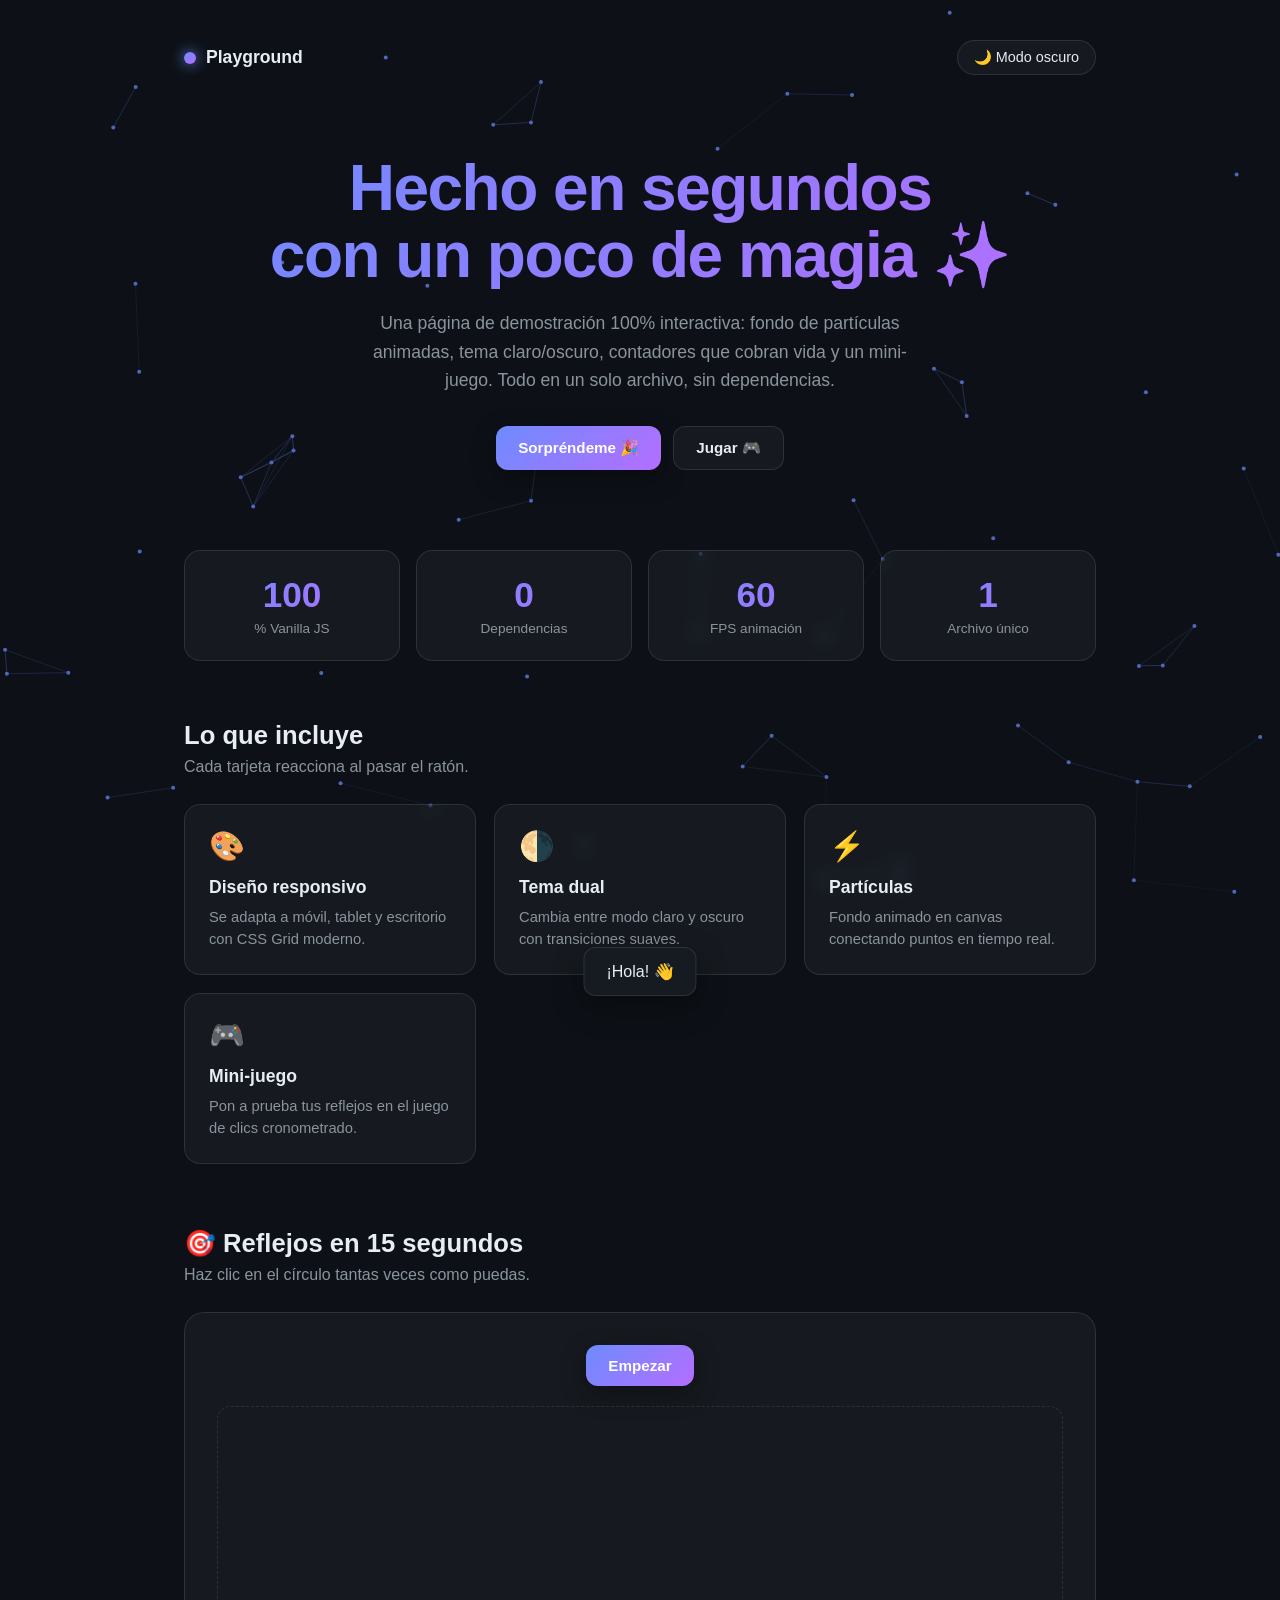
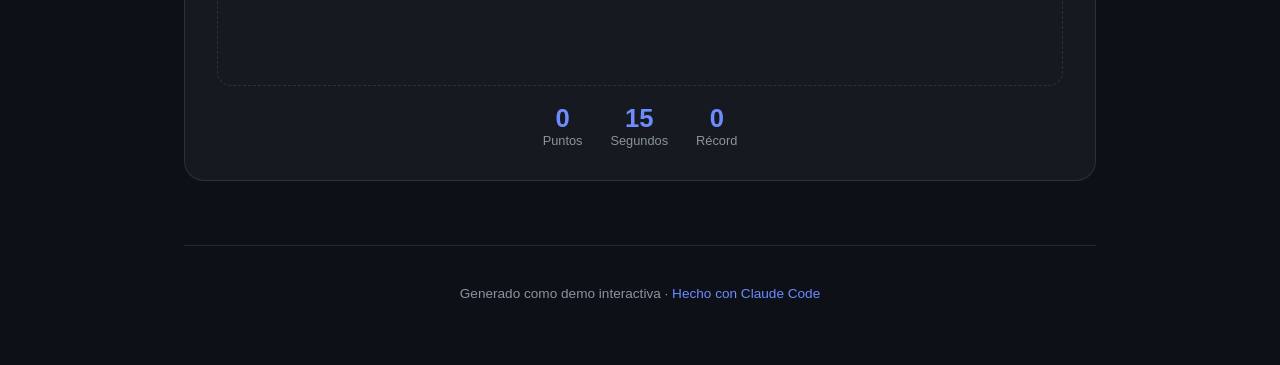
==== index.html @ ee83185f "Add interactive demo web page Single-file showcase with animated particle background, light/dark the" ====
<!DOCTYPE html>
<html lang="es">
<head>
  <meta charset="UTF-8" />
  <meta name="viewport" content="width=device-width, initial-scale=1.0" />
  <title>Playground · Hecho con Claude</title>
  <style>
    :root {
      --bg: #0d1117;
      --bg-soft: #161b22;
      --card: rgba(255, 255, 255, 0.04);
      --border: rgba(255, 255, 255, 0.1);
      --text: #e6edf3;
      --muted: #8b949e;
      --accent: #6e8bff;
      --accent2: #b46eff;
      --good: #3fb950;
      --shadow: rgba(0, 0, 0, 0.4);
    }
    [data-theme="light"] {
      --bg: #f4f6fb;
      --bg-soft: #ffffff;
      --card: rgba(0, 0, 0, 0.03);
      --border: rgba(0, 0, 0, 0.1);
      --text: #1b1f24;
      --muted: #57606a;
      --accent: #4361ee;
      --accent2: #9b2fd6;
      --good: #1a7f37;
      --shadow: rgba(0, 0, 0, 0.12);
    }

    * { box-sizing: border-box; margin: 0; padding: 0; }

    body {
      font-family: -apple-system, BlinkMacSystemFont, "Segoe UI", Roboto, Helvetica, Arial, sans-serif;
      background: var(--bg);
      color: var(--text);
      min-height: 100vh;
      overflow-x: hidden;
      transition: background 0.4s ease, color 0.4s ease;
    }

    #particles {
      position: fixed;
      inset: 0;
      z-index: 0;
      opacity: 0.7;
    }

    .wrap {
      position: relative;
      z-index: 1;
      max-width: 960px;
      margin: 0 auto;
      padding: 24px;
    }

    /* ---------- Header ---------- */
    header {
      display: flex;
      align-items: center;
      justify-content: space-between;
      padding: 16px 0 40px;
    }
    .logo {
      font-weight: 700;
      font-size: 1.1rem;
      display: flex;
      align-items: center;
      gap: 10px;
    }
    .logo .dot {
      width: 12px; height: 12px; border-radius: 50%;
      background: linear-gradient(135deg, var(--accent), var(--accent2));
      box-shadow: 0 0 14px var(--accent);
      animation: pulse 2.4s ease-in-out infinite;
    }
    @keyframes pulse { 0%,100%{transform:scale(1);opacity:1} 50%{transform:scale(1.4);opacity:.6} }

    .theme-btn {
      cursor: pointer;
      border: 1px solid var(--border);
      background: var(--card);
      color: var(--text);
      border-radius: 999px;
      padding: 8px 16px;
      font-size: 0.9rem;
      transition: transform 0.15s ease, background 0.3s ease;
    }
    .theme-btn:hover { transform: translateY(-2px); }

    /* ---------- Hero ---------- */
    .hero { text-align: center; padding: 40px 0 60px; }
    .hero h1 {
      font-size: clamp(2.2rem, 6vw, 4rem);
      line-height: 1.05;
      letter-spacing: -1.5px;
      background: linear-gradient(120deg, var(--accent), var(--accent2));
      -webkit-background-clip: text;
      background-clip: text;
      -webkit-text-fill-color: transparent;
    }
    .hero p {
      margin: 20px auto 0;
      max-width: 560px;
      color: var(--muted);
      font-size: 1.1rem;
      line-height: 1.6;
    }
    .cta {
      margin-top: 32px;
      display: inline-flex;
      gap: 12px;
      flex-wrap: wrap;
      justify-content: center;
    }
    .btn {
      cursor: pointer;
      border: none;
      border-radius: 12px;
      padding: 12px 22px;
      font-size: 0.95rem;
      font-weight: 600;
      transition: transform 0.15s ease, box-shadow 0.2s ease;
    }
    .btn-primary {
      background: linear-gradient(135deg, var(--accent), var(--accent2));
      color: white;
      box-shadow: 0 8px 24px var(--shadow);
    }
    .btn-primary:hover { transform: translateY(-3px); box-shadow: 0 14px 30px var(--shadow); }
    .btn-ghost {
      background: var(--card);
      color: var(--text);
      border: 1px solid var(--border);
    }
    .btn-ghost:hover { transform: translateY(-3px); }

    /* ---------- Stats ---------- */
    .stats {
      display: grid;
      grid-template-columns: repeat(auto-fit, minmax(140px, 1fr));
      gap: 16px;
      margin: 20px 0 60px;
    }
    .stat {
      background: var(--card);
      border: 1px solid var(--border);
      border-radius: 16px;
      padding: 24px;
      text-align: center;
      backdrop-filter: blur(8px);
    }
    .stat .num {
      font-size: 2.2rem;
      font-weight: 700;
      background: linear-gradient(120deg, var(--accent), var(--accent2));
      -webkit-background-clip: text; background-clip: text; -webkit-text-fill-color: transparent;
    }
    .stat .label { color: var(--muted); font-size: 0.85rem; margin-top: 6px; }

    /* ---------- Cards ---------- */
    .section-title { font-size: 1.6rem; margin: 0 0 8px; }
    .section-sub { color: var(--muted); margin-bottom: 28px; }
    .cards {
      display: grid;
      grid-template-columns: repeat(auto-fit, minmax(220px, 1fr));
      gap: 18px;
      margin-bottom: 64px;
    }
    .feature {
      background: var(--card);
      border: 1px solid var(--border);
      border-radius: 16px;
      padding: 24px;
      backdrop-filter: blur(8px);
      transition: transform 0.2s ease, border-color 0.3s ease;
    }
    .feature:hover { transform: translateY(-6px); border-color: var(--accent); }
    .feature .emoji { font-size: 1.8rem; }
    .feature h3 { margin: 14px 0 8px; font-size: 1.1rem; }
    .feature p { color: var(--muted); font-size: 0.92rem; line-height: 1.5; }

    /* ---------- Game ---------- */
    .game-box {
      background: var(--card);
      border: 1px solid var(--border);
      border-radius: 20px;
      padding: 32px;
      text-align: center;
      backdrop-filter: blur(8px);
      margin-bottom: 64px;
    }
    #target {
      width: 70px; height: 70px;
      border-radius: 50%;
      background: linear-gradient(135deg, var(--accent), var(--accent2));
      position: absolute;
      cursor: pointer;
      box-shadow: 0 0 24px var(--accent);
      transition: transform 0.08s ease;
      display: none;
    }
    #target:active { transform: scale(0.85); }
    #arena {
      position: relative;
      height: 280px;
      margin-top: 20px;
      border: 1px dashed var(--border);
      border-radius: 14px;
      overflow: hidden;
    }
    .game-stats { display: flex; gap: 28px; justify-content: center; margin-top: 18px; }
    .game-stats div span { display: block; }
    .game-stats .v { font-size: 1.6rem; font-weight: 700; color: var(--accent); }
    .game-stats .k { font-size: 0.8rem; color: var(--muted); }

    footer {
      text-align: center;
      color: var(--muted);
      font-size: 0.85rem;
      padding: 40px 0;
      border-top: 1px solid var(--border);
    }
    footer a { color: var(--accent); text-decoration: none; }

    .toast {
      position: fixed;
      bottom: 24px; left: 50%;
      transform: translateX(-50%) translateY(120px);
      background: var(--bg-soft);
      border: 1px solid var(--border);
      color: var(--text);
      padding: 14px 22px;
      border-radius: 12px;
      box-shadow: 0 10px 30px var(--shadow);
      transition: transform 0.35s cubic-bezier(.2,.9,.3,1.3);
      z-index: 5;
    }
    .toast.show { transform: translateX(-50%) translateY(0); }
  </style>
</head>
<body>
  <canvas id="particles"></canvas>

  <div class="wrap">
    <header>
      <div class="logo"><span class="dot"></span> Playground</div>
      <button class="theme-btn" id="themeBtn">🌙 Modo oscuro</button>
    </header>

    <section class="hero">
      <h1>Hecho en segundos<br />con un poco de magia ✨</h1>
      <p>Una página de demostración 100% interactiva: fondo de partículas animadas,
         tema claro/oscuro, contadores que cobran vida y un mini-juego. Todo en un
         solo archivo, sin dependencias.</p>
      <div class="cta">
        <button class="btn btn-primary" id="surpriseBtn">Sorpréndeme 🎉</button>
        <button class="btn btn-ghost" onclick="document.getElementById('game').scrollIntoView({behavior:'smooth'})">Jugar 🎮</button>
      </div>
    </section>

    <section class="stats" id="stats">
      <div class="stat"><div class="num" data-target="100">0</div><div class="label">% Vanilla JS</div></div>
      <div class="stat"><div class="num" data-target="0">0</div><div class="label">Dependencias</div></div>
      <div class="stat"><div class="num" data-target="60">0</div><div class="label">FPS animación</div></div>
      <div class="stat"><div class="num" data-target="1">0</div><div class="label">Archivo único</div></div>
    </section>

    <section>
      <h2 class="section-title">Lo que incluye</h2>
      <p class="section-sub">Cada tarjeta reacciona al pasar el ratón.</p>
      <div class="cards">
        <div class="feature"><div class="emoji">🎨</div><h3>Diseño responsivo</h3><p>Se adapta a móvil, tablet y escritorio con CSS Grid moderno.</p></div>
        <div class="feature"><div class="emoji">🌗</div><h3>Tema dual</h3><p>Cambia entre modo claro y oscuro con transiciones suaves.</p></div>
        <div class="feature"><div class="emoji">⚡</div><h3>Partículas</h3><p>Fondo animado en canvas conectando puntos en tiempo real.</p></div>
        <div class="feature"><div class="emoji">🎮</div><h3>Mini-juego</h3><p>Pon a prueba tus reflejos en el juego de clics cronometrado.</p></div>
      </div>
    </section>

    <section id="game">
      <h2 class="section-title">🎯 Reflejos en 15 segundos</h2>
      <p class="section-sub">Haz clic en el círculo tantas veces como puedas.</p>
      <div class="game-box">
        <button class="btn btn-primary" id="startBtn">Empezar</button>
        <div id="arena"><div id="target"></div></div>
        <div class="game-stats">
          <div><span class="v" id="score">0</span><span class="k">Puntos</span></div>
          <div><span class="v" id="time">15</span><span class="k">Segundos</span></div>
          <div><span class="v" id="best">0</span><span class="k">Récord</span></div>
        </div>
      </div>
    </section>

    <footer>
      Generado como demo interactiva ·
      <a href="https://claude.ai/code" target="_blank" rel="noopener">Hecho con Claude Code</a>
    </footer>
  </div>

  <div class="toast" id="toast">¡Hola! 👋</div>

  <script>
    /* ---------- Theme ---------- */
    const themeBtn = document.getElementById('themeBtn');
    let dark = true;
    themeBtn.addEventListener('click', () => {
      dark = !dark;
      document.documentElement.setAttribute('data-theme', dark ? 'dark' : 'light');
      themeBtn.textContent = dark ? '🌙 Modo oscuro' : '☀️ Modo claro';
    });
    document.documentElement.setAttribute('data-theme', 'dark');

    /* ---------- Toast ---------- */
    const toast = document.getElementById('toast');
    function showToast(msg) {
      toast.textContent = msg;
      toast.classList.add('show');
      clearTimeout(toast._t);
      toast._t = setTimeout(() => toast.classList.remove('show'), 2200);
    }

    /* ---------- Surprise button ---------- */
    const phrases = [
      '¡Buena elección! 🎉', 'Programar es divertido 💻', 'Sigue explorando 🚀',
      '¿Probaste el modo claro? 🌗', '60 FPS de pura física ⚡', 'Hecho con cariño 💙'
    ];
    document.getElementById('surpriseBtn').addEventListener('click', () => {
      showToast(phrases[Math.floor(Math.random() * phrases.length)]);
      burst();
    });

    /* ---------- Animated counters ---------- */
    function animateCounters() {
      document.querySelectorAll('.stat .num').forEach(el => {
        const target = +el.dataset.target;
        let cur = 0;
        const step = Math.max(1, target / 40);
        const tick = () => {
          cur += step;
          if (cur >= target) { el.textContent = target; return; }
          el.textContent = Math.floor(cur);
          requestAnimationFrame(tick);
        };
        tick();
      });
    }
    const statsObs = new IntersectionObserver((entries) => {
      entries.forEach(e => { if (e.isIntersecting) { animateCounters(); statsObs.disconnect(); } });
    }, { threshold: 0.4 });
    statsObs.observe(document.getElementById('stats'));

    /* ---------- Particles ---------- */
    const canvas = document.getElementById('particles');
    const ctx = canvas.getContext('2d');
    let W, H, points = [];
    function resize() {
      W = canvas.width = window.innerWidth;
      H = canvas.height = window.innerHeight;
      const count = Math.min(90, Math.floor(W * H / 18000));
      points = Array.from({ length: count }, () => ({
        x: Math.random() * W, y: Math.random() * H,
        vx: (Math.random() - 0.5) * 0.6, vy: (Math.random() - 0.5) * 0.6
      }));
    }
    window.addEventListener('resize', resize);
    resize();

    const mouse = { x: -999, y: -999 };
    window.addEventListener('mousemove', e => { mouse.x = e.clientX; mouse.y = e.clientY; });

    function accent() {
      return getComputedStyle(document.documentElement).getPropertyValue('--accent').trim();
    }

    function draw() {
      ctx.clearRect(0, 0, W, H);
      const col = accent();
      for (const p of points) {
        p.x += p.vx; p.y += p.vy;
        if (p.x < 0 || p.x > W) p.vx *= -1;
        if (p.y < 0 || p.y > H) p.vy *= -1;
        ctx.beginPath();
        ctx.arc(p.x, p.y, 2, 0, Math.PI * 2);
        ctx.fillStyle = col;
        ctx.fill();
      }
      for (let i = 0; i < points.length; i++) {
        for (let j = i + 1; j < points.length; j++) {
          const a = points[i], b = points[j];
          const d = Math.hypot(a.x - b.x, a.y - b.y);
          if (d < 120) {
            ctx.beginPath();
            ctx.globalAlpha = 1 - d / 120;
            ctx.strokeStyle = col;
            ctx.lineWidth = 0.5;
            ctx.moveTo(a.x, a.y); ctx.lineTo(b.x, b.y);
            ctx.stroke();
            ctx.globalAlpha = 1;
          }
        }
        // react to mouse
        const dm = Math.hypot(points[i].x - mouse.x, points[i].y - mouse.y);
        if (dm < 140) {
          ctx.beginPath();
          ctx.globalAlpha = 1 - dm / 140;
          ctx.strokeStyle = col;
          ctx.moveTo(points[i].x, points[i].y); ctx.lineTo(mouse.x, mouse.y);
          ctx.stroke();
          ctx.globalAlpha = 1;
        }
      }
      requestAnimationFrame(draw);
    }
    draw();

    /* ---------- Confetti burst ---------- */
    function burst() {
      const N = 60;
      const parts = Array.from({ length: N }, () => ({
        x: W / 2, y: H / 3,
        vx: (Math.random() - 0.5) * 12, vy: (Math.random() - 0.5) * 12 - 4,
        life: 1, color: `hsl(${Math.random() * 360},80%,60%)`
      }));
      function frame() {
        let alive = false;
        ctx.save();
        for (const p of parts) {
          if (p.life <= 0) continue;
          alive = true;
          p.x += p.vx; p.y += p.vy; p.vy += 0.3; p.life -= 0.02;
          ctx.globalAlpha = Math.max(0, p.life);
          ctx.fillStyle = p.color;
          ctx.fillRect(p.x, p.y, 5, 5);
        }
        ctx.restore();
        if (alive) requestAnimationFrame(frame);
      }
      frame();
    }

    /* ---------- Game ---------- */
    const startBtn = document.getElementById('startBtn');
    const target = document.getElementById('target');
    const arena = document.getElementById('arena');
    const scoreEl = document.getElementById('score');
    const timeEl = document.getElementById('time');
    const bestEl = document.getElementById('best');
    let score = 0, timeLeft = 15, gameTimer = null, playing = false;
    let best = +(localStorage.getItem('best') || 0);
    bestEl.textContent = best;

    function moveTarget() {
      const r = arena.getBoundingClientRect();
      const x = Math.random() * (r.width - 70);
      const y = Math.random() * (r.height - 70);
      target.style.left = x + 'px';
      target.style.top = y + 'px';
    }

    function startGame() {
      if (playing) return;
      playing = true;
      score = 0; timeLeft = 15;
      scoreEl.textContent = '0';
      timeEl.textContent = '15';
      startBtn.disabled = true;
      startBtn.textContent = 'Jugando…';
      target.style.display = 'block';
      moveTarget();
      gameTimer = setInterval(() => {
        timeLeft--;
        timeEl.textContent = timeLeft;
        if (timeLeft <= 0) endGame();
      }, 1000);
    }

    function endGame() {
      clearInterval(gameTimer);
      playing = false;
      target.style.display = 'none';
      startBtn.disabled = false;
      startBtn.textContent = 'Volver a jugar';
      if (score > best) {
        best = score;
        localStorage.setItem('best', best);
        bestEl.textContent = best;
        showToast('¡Nuevo récord! 🏆 ' + best);
        burst();
      } else {
        showToast('¡Fin! Puntuación: ' + score);
      }
    }

    target.addEventListener('click', () => {
      if (!playing) return;
      score++;
      scoreEl.textContent = score;
      moveTarget();
    });
    startBtn.addEventListener('click', startGame);
  </script>
</body>
</html>
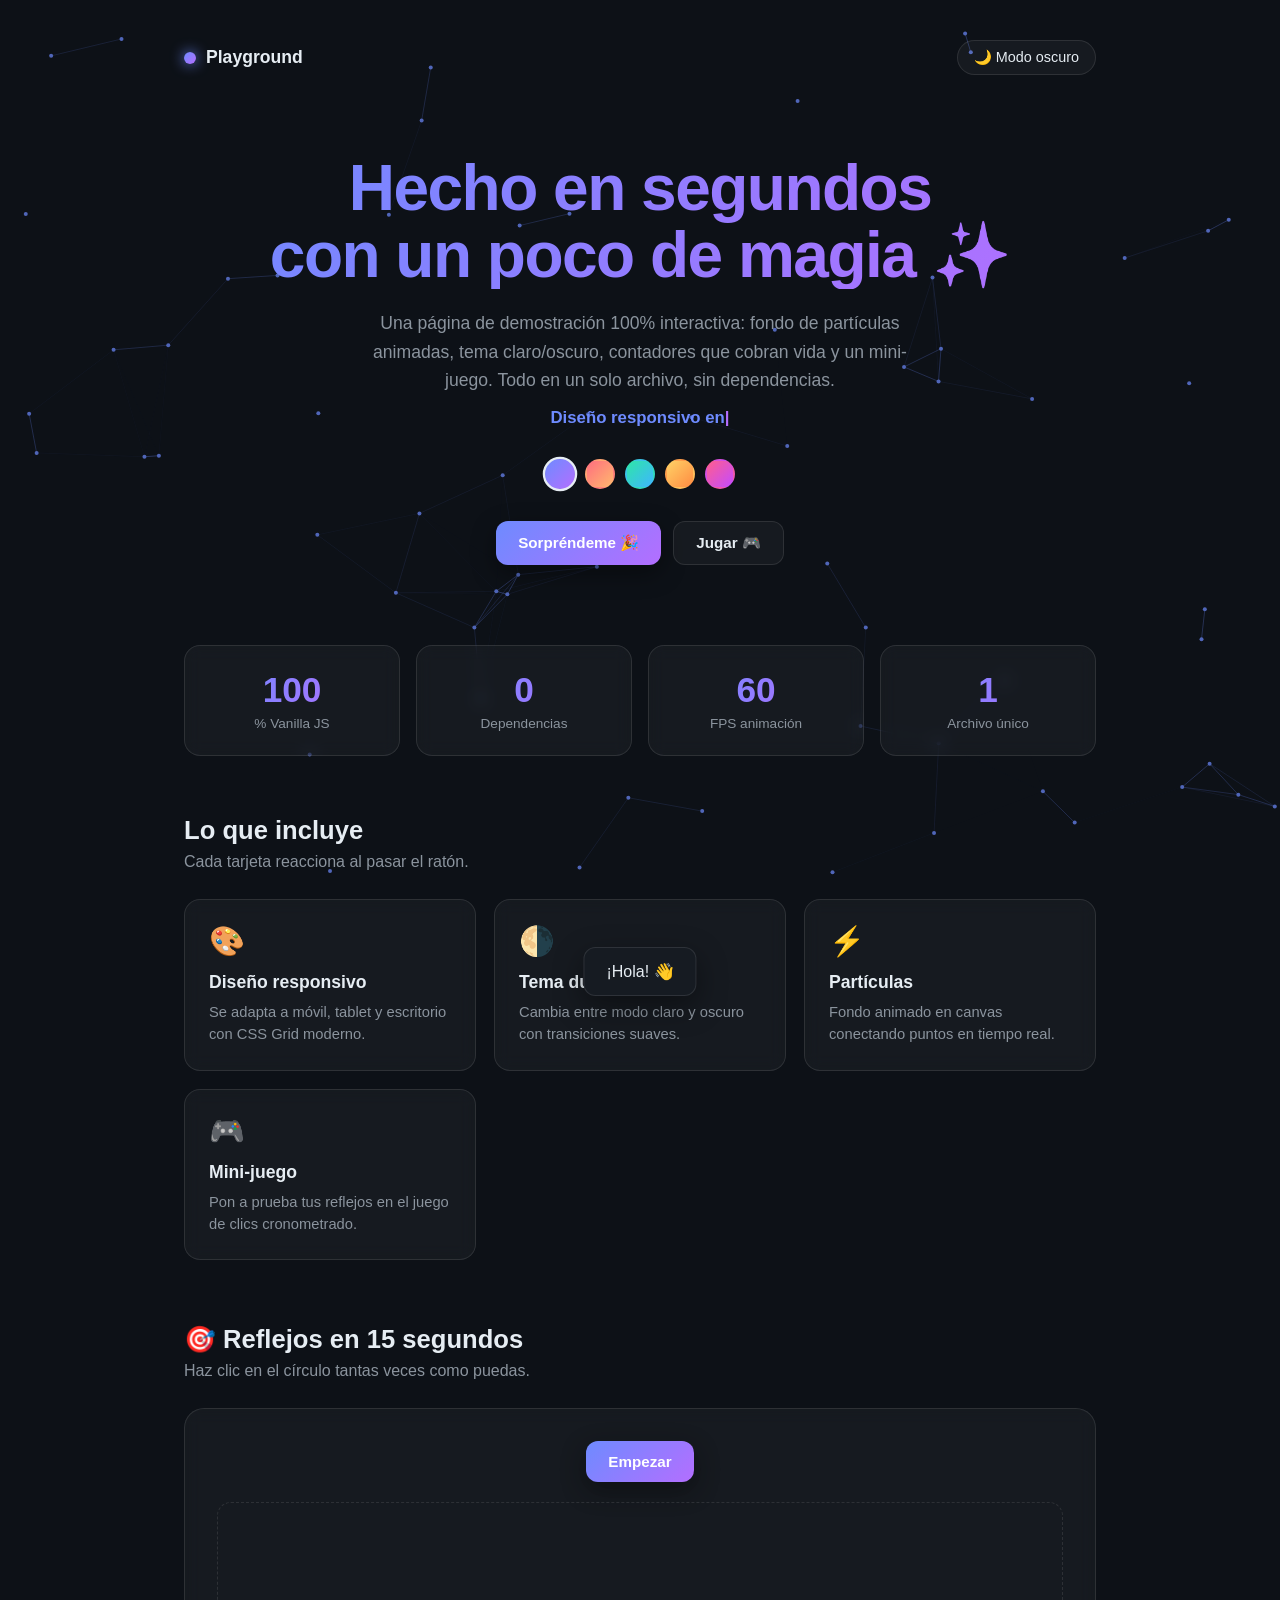
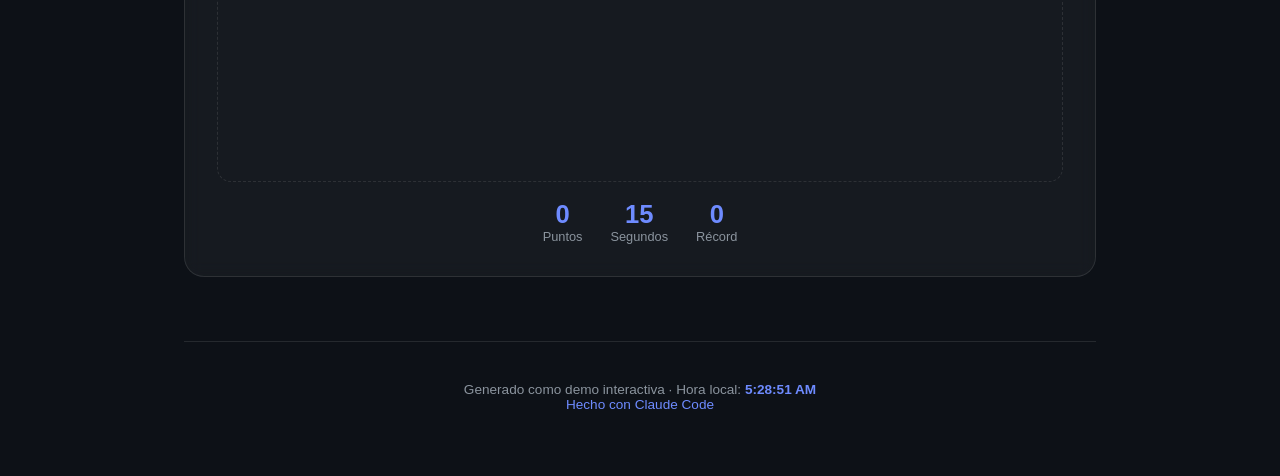
==== commit f662581b: "Enhance demo page with typewriter, palettes, scroll reveal and clock Adds rotating typewriter subtit" ====
--- a/index.html
+++ b/index.html
@@ -239,6 +239,54 @@
       z-index: 5;
     }
     .toast.show { transform: translateX(-50%) translateY(0); }
+
+    /* ---------- Typewriter ---------- */
+    .typewriter {
+      display: inline-block;
+      min-height: 1.6rem;
+      margin-top: 14px;
+      font-size: 1.05rem;
+      color: var(--accent);
+      font-weight: 600;
+    }
+    .typewriter::after {
+      content: '|';
+      animation: blink 1s steps(1) infinite;
+      color: var(--accent2);
+    }
+    @keyframes blink { 50% { opacity: 0; } }
+
+    /* ---------- Palette switcher ---------- */
+    .palettes {
+      display: flex;
+      gap: 10px;
+      justify-content: center;
+      margin-top: 26px;
+    }
+    .swatch {
+      width: 30px; height: 30px;
+      border-radius: 50%;
+      cursor: pointer;
+      border: 2px solid transparent;
+      transition: transform 0.15s ease, border-color 0.2s ease;
+    }
+    .swatch:hover { transform: scale(1.2); }
+    .swatch.active { border-color: var(--text); transform: scale(1.15); }
+
+    /* ---------- Scroll reveal ---------- */
+    .reveal {
+      opacity: 0;
+      transform: translateY(30px);
+      transition: opacity 0.6s ease, transform 0.6s ease;
+    }
+    .reveal.visible { opacity: 1; transform: translateY(0); }
+
+    /* ---------- Clock ---------- */
+    .clock {
+      font-variant-numeric: tabular-nums;
+      font-weight: 700;
+      color: var(--accent);
+    }
   </style>
 </head>
 <body>
@@ -255,6 +303,8 @@
       <p>Una página de demostración 100% interactiva: fondo de partículas animadas,
          tema claro/oscuro, contadores que cobran vida y un mini-juego. Todo en un
          solo archivo, sin dependencias.</p>
+      <div class="typewriter" id="typewriter"></div>
+      <div class="palettes" id="palettes" title="Cambia la paleta de colores"></div>
       <div class="cta">
         <button class="btn btn-primary" id="surpriseBtn">Sorpréndeme 🎉</button>
         <button class="btn btn-ghost" onclick="document.getElementById('game').scrollIntoView({behavior:'smooth'})">Jugar 🎮</button>
@@ -268,7 +318,7 @@
       <div class="stat"><div class="num" data-target="1">0</div><div class="label">Archivo único</div></div>
     </section>
 
-    <section>
+    <section class="reveal">
       <h2 class="section-title">Lo que incluye</h2>
       <p class="section-sub">Cada tarjeta reacciona al pasar el ratón.</p>
       <div class="cards">
@@ -279,7 +329,7 @@
       </div>
     </section>
 
-    <section id="game">
+    <section id="game" class="reveal">
       <h2 class="section-title">🎯 Reflejos en 15 segundos</h2>
       <p class="section-sub">Haz clic en el círculo tantas veces como puedas.</p>
       <div class="game-box">
@@ -294,7 +344,7 @@
     </section>
 
     <footer>
-      Generado como demo interactiva ·
+      Generado como demo interactiva · Hora local: <span class="clock" id="clock">--:--:--</span><br />
       <a href="https://claude.ai/code" target="_blank" rel="noopener">Hecho con Claude Code</a>
     </footer>
   </div>
@@ -500,6 +550,69 @@
       moveTarget();
     });
     startBtn.addEventListener('click', startGame);
+
+    /* ---------- Typewriter ---------- */
+    const twEl = document.getElementById('typewriter');
+    const twPhrases = [
+      'Diseño responsivo en CSS puro.',
+      'Animaciones a 60 FPS.',
+      'Cero librerías externas.',
+      'Hecho en un solo archivo HTML.',
+      'Interactivo de principio a fin.'
+    ];
+    let twP = 0, twC = 0, twDel = false;
+    function typewriter() {
+      const full = twPhrases[twP];
+      twC += twDel ? -1 : 1;
+      twEl.textContent = full.slice(0, twC);
+      let delay = twDel ? 40 : 70;
+      if (!twDel && twC === full.length) { delay = 1600; twDel = true; }
+      else if (twDel && twC === 0) { twDel = false; twP = (twP + 1) % twPhrases.length; delay = 400; }
+      setTimeout(typewriter, delay);
+    }
+    typewriter();
+
+    /* ---------- Palette switcher ---------- */
+    const palettes = [
+      { name: 'Iris',   a: '#6e8bff', b: '#b46eff' },
+      { name: 'Sunset', a: '#ff6e7f', b: '#ffb86e' },
+      { name: 'Mint',   a: '#2ee6a8', b: '#3fb6ff' },
+      { name: 'Gold',   a: '#ffd166', b: '#ff8c42' },
+      { name: 'Rose',   a: '#ff5d8f', b: '#c44bff' }
+    ];
+    const palBox = document.getElementById('palettes');
+    palettes.forEach((p, i) => {
+      const s = document.createElement('div');
+      s.className = 'swatch' + (i === 0 ? ' active' : '');
+      s.style.background = `linear-gradient(135deg, ${p.a}, ${p.b})`;
+      s.title = p.name;
+      s.addEventListener('click', () => {
+        document.documentElement.style.setProperty('--accent', p.a);
+        document.documentElement.style.setProperty('--accent2', p.b);
+        document.querySelectorAll('.swatch').forEach(x => x.classList.remove('active'));
+        s.classList.add('active');
+        showToast('Paleta: ' + p.name);
+      });
+      palBox.appendChild(s);
+    });
+
+    /* ---------- Scroll reveal ---------- */
+    const revObs = new IntersectionObserver((entries) => {
+      entries.forEach(e => { if (e.isIntersecting) e.target.classList.add('visible'); });
+    }, { threshold: 0.15 });
+    document.querySelectorAll('.reveal').forEach(el => revObs.observe(el));
+
+    /* ---------- Live clock ---------- */
+    const clockEl = document.getElementById('clock');
+    function tickClock() {
+      clockEl.textContent = new Date().toLocaleTimeString();
+    }
+    setInterval(tickClock, 1000); tickClock();
+
+    /* ---------- Keyboard shortcut: T toggles theme ---------- */
+    window.addEventListener('keydown', e => {
+      if (e.key.toLowerCase() === 't' && !e.target.matches('input,textarea')) themeBtn.click();
+    });
   </script>
 </body>
 </html>
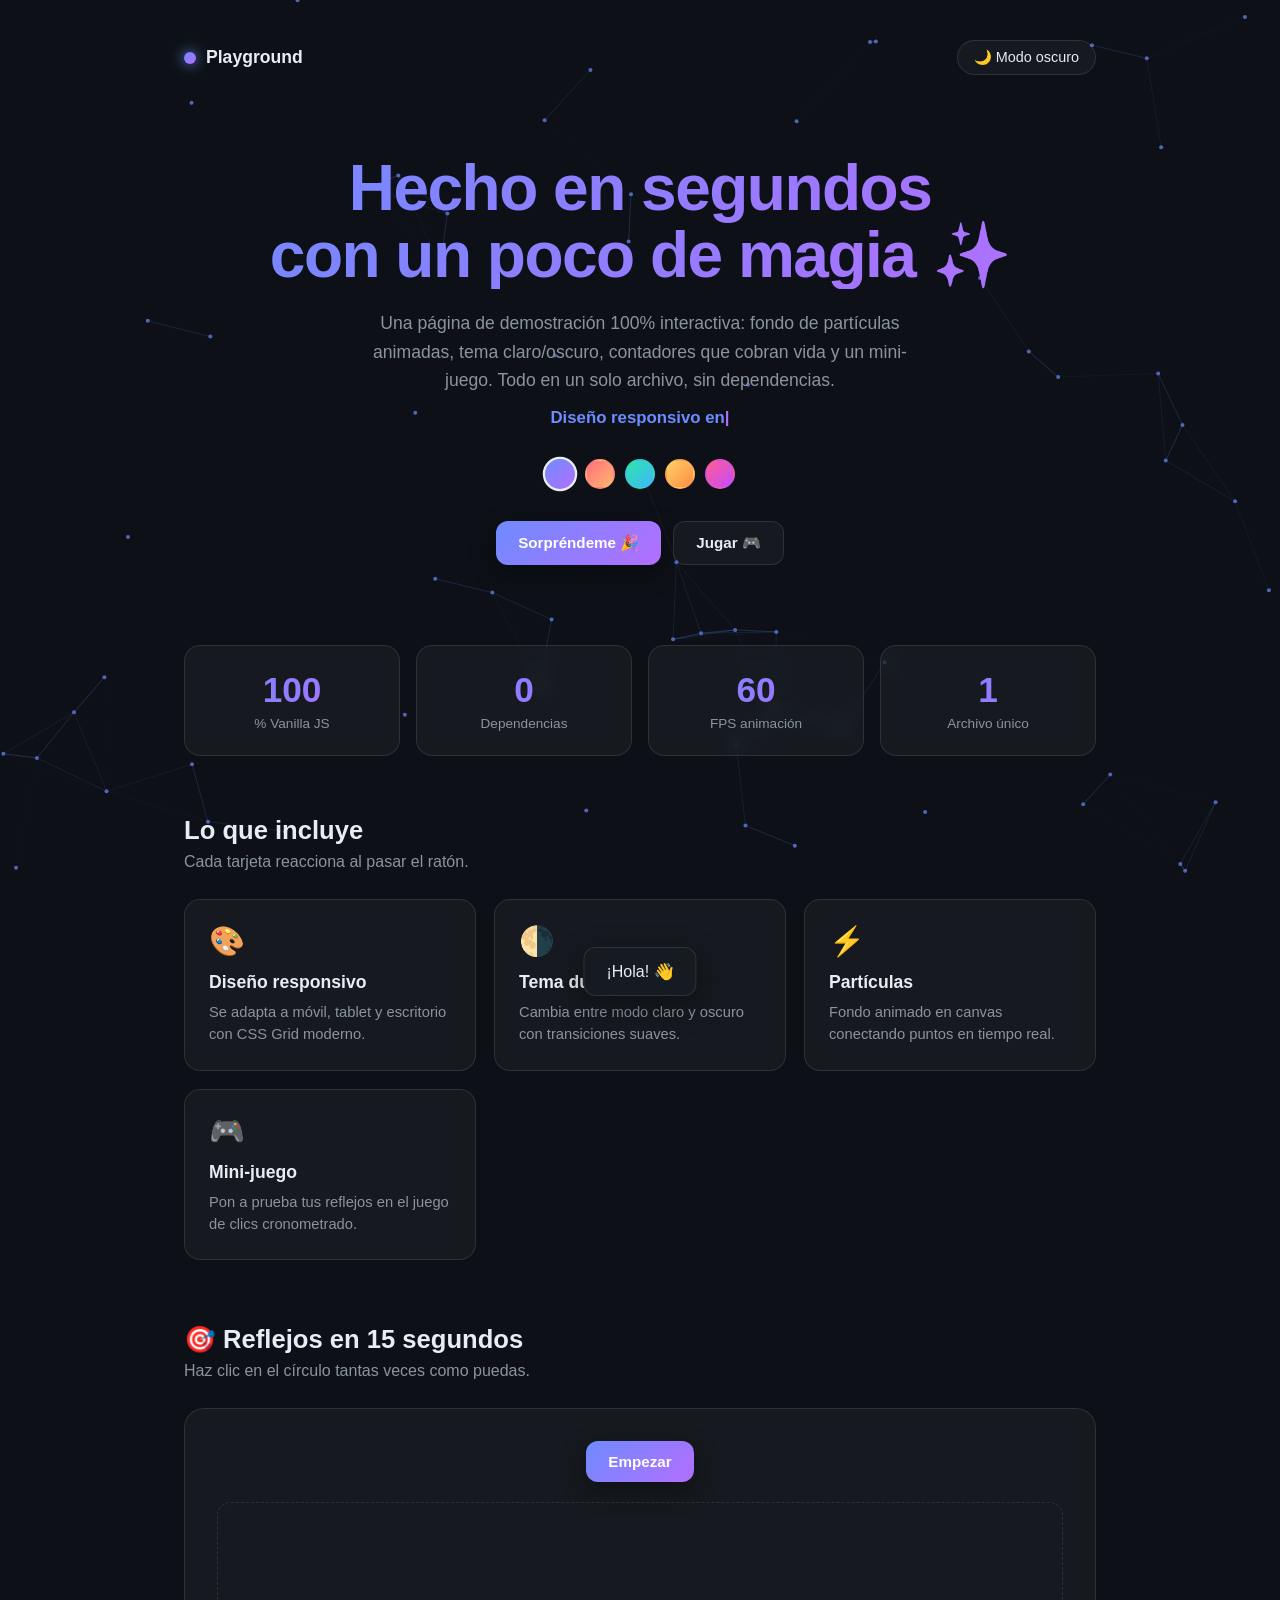
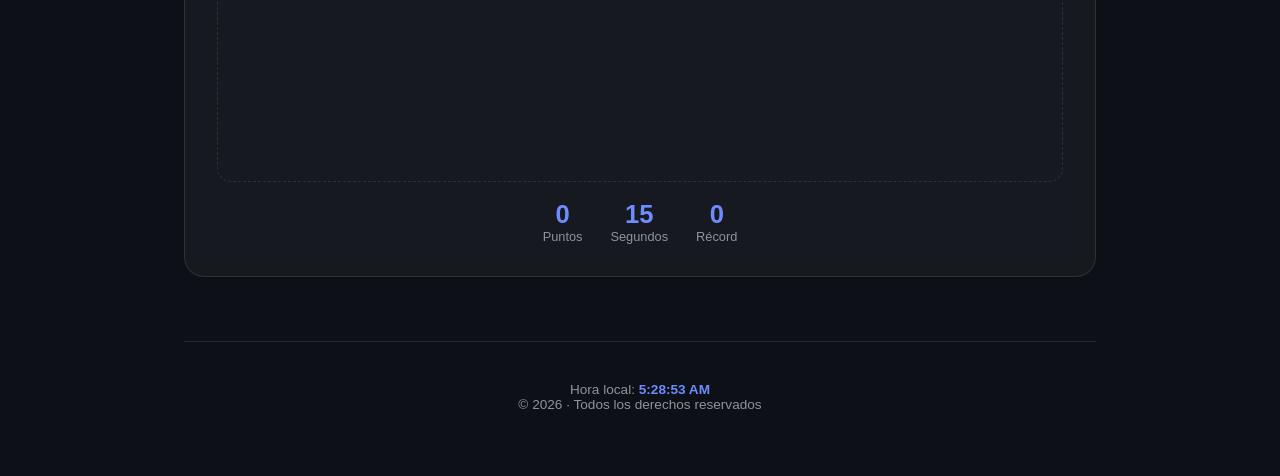
==== commit 4f7f0cfe: "Remove attribution watermark and add dynamic year" ====
--- a/index.html
+++ b/index.html
@@ -3,7 +3,7 @@
 <head>
   <meta charset="UTF-8" />
   <meta name="viewport" content="width=device-width, initial-scale=1.0" />
-  <title>Playground · Hecho con Claude</title>
+  <title>Playground Interactivo</title>
   <style>
     :root {
       --bg: #0d1117;
@@ -344,8 +344,8 @@
     </section>
 
     <footer>
-      Generado como demo interactiva · Hora local: <span class="clock" id="clock">--:--:--</span><br />
-      <a href="https://claude.ai/code" target="_blank" rel="noopener">Hecho con Claude Code</a>
+      Hora local: <span class="clock" id="clock">--:--:--</span><br />
+      © <span id="year"></span> · Todos los derechos reservados
     </footer>
   </div>
 
@@ -608,6 +608,7 @@
       clockEl.textContent = new Date().toLocaleTimeString();
     }
     setInterval(tickClock, 1000); tickClock();
+    document.getElementById('year').textContent = new Date().getFullYear();
 
     /* ---------- Keyboard shortcut: T toggles theme ---------- */
     window.addEventListener('keydown', e => {
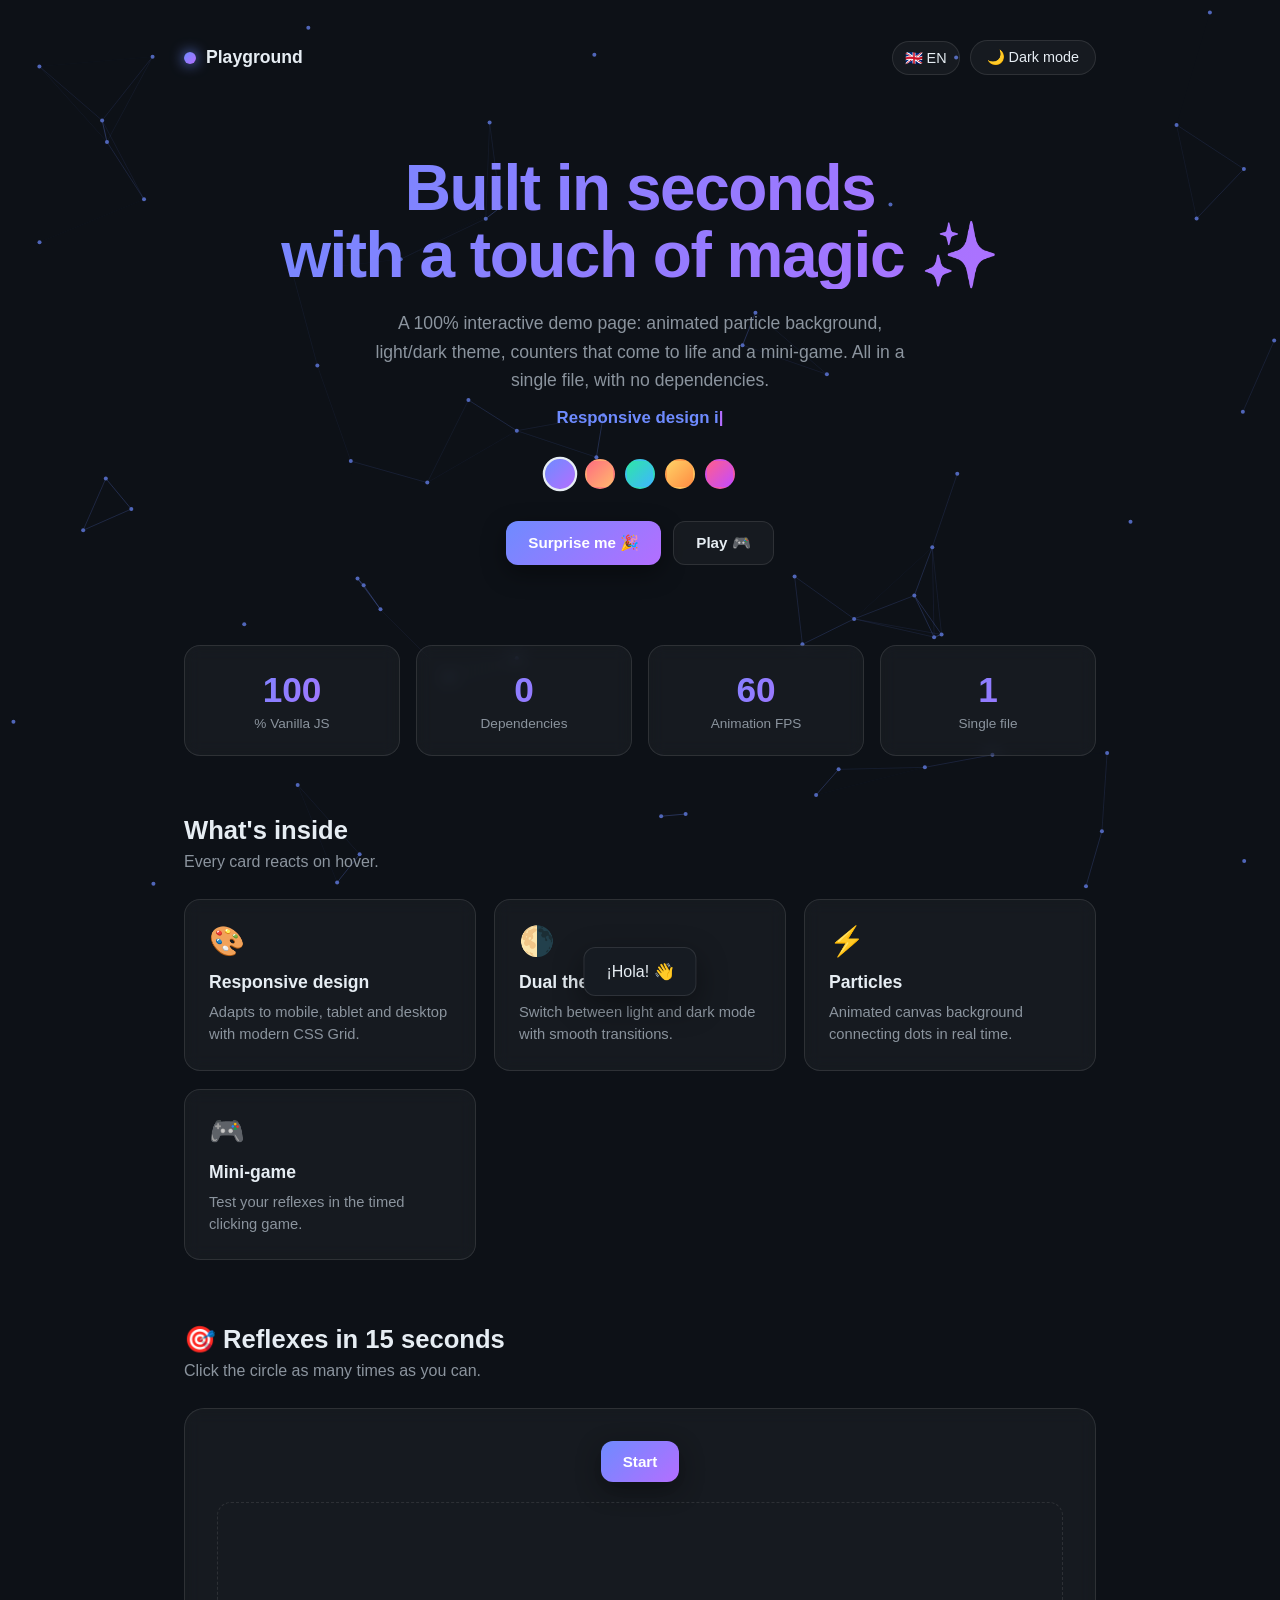
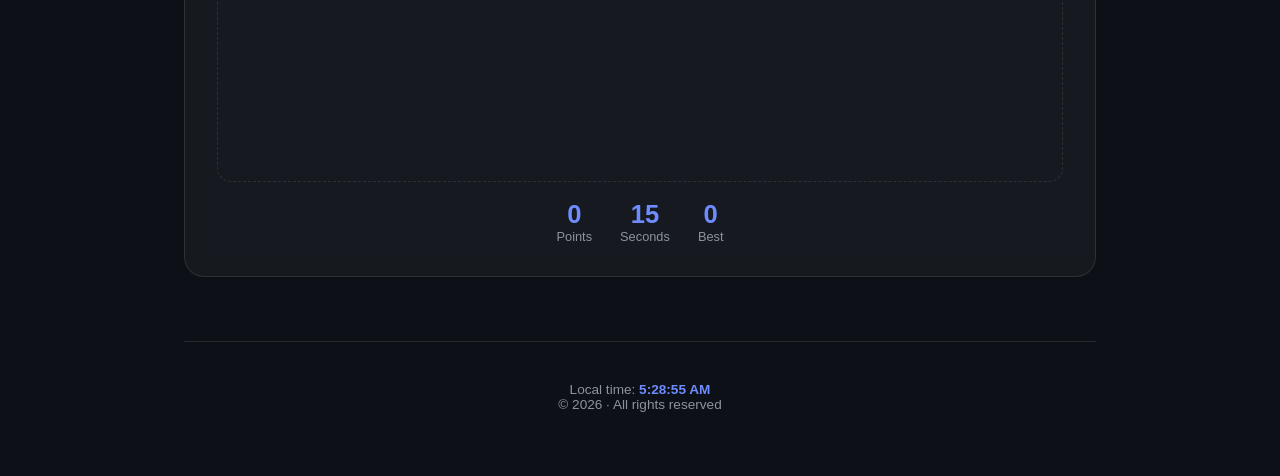
==== commit f10b7aaf: "Add multilingual support (ES/EN/FR) to playground page Adds a language selector with full i18n: all " ====
--- a/index.html
+++ b/index.html
@@ -78,6 +78,7 @@
     }
     @keyframes pulse { 0%,100%{transform:scale(1);opacity:1} 50%{transform:scale(1.4);opacity:.6} }
 
+    .header-actions { display: flex; align-items: center; gap: 10px; }
     .theme-btn {
       cursor: pointer;
       border: 1px solid var(--border);
@@ -89,6 +90,20 @@
       transition: transform 0.15s ease, background 0.3s ease;
     }
     .theme-btn:hover { transform: translateY(-2px); }
+    .lang-select {
+      cursor: pointer;
+      border: 1px solid var(--border);
+      background: var(--card);
+      color: var(--text);
+      border-radius: 999px;
+      padding: 8px 12px;
+      font-size: 0.9rem;
+      transition: transform 0.15s ease, background 0.3s ease;
+      appearance: none;
+      -webkit-appearance: none;
+    }
+    .lang-select:hover { transform: translateY(-2px); }
+    .lang-select option { color: #000; }
 
     /* ---------- Hero ---------- */
     .hero { text-align: center; padding: 40px 0 60px; }
@@ -295,70 +310,166 @@
   <div class="wrap">
     <header>
       <div class="logo"><span class="dot"></span> Playground</div>
-      <button class="theme-btn" id="themeBtn">🌙 Modo oscuro</button>
+      <div class="header-actions">
+        <select class="lang-select" id="langSelect" aria-label="Idioma">
+          <option value="es">🇪🇸 ES</option>
+          <option value="en">🇬🇧 EN</option>
+          <option value="fr">🇫🇷 FR</option>
+        </select>
+        <button class="theme-btn" id="themeBtn"></button>
+      </div>
     </header>
 
     <section class="hero">
-      <h1>Hecho en segundos<br />con un poco de magia ✨</h1>
-      <p>Una página de demostración 100% interactiva: fondo de partículas animadas,
-         tema claro/oscuro, contadores que cobran vida y un mini-juego. Todo en un
-         solo archivo, sin dependencias.</p>
+      <h1 data-i18n="hero_title"></h1>
+      <p data-i18n="hero_sub"></p>
       <div class="typewriter" id="typewriter"></div>
-      <div class="palettes" id="palettes" title="Cambia la paleta de colores"></div>
+      <div class="palettes" id="palettes" data-i18n-title="palette_title"></div>
       <div class="cta">
-        <button class="btn btn-primary" id="surpriseBtn">Sorpréndeme 🎉</button>
-        <button class="btn btn-ghost" onclick="document.getElementById('game').scrollIntoView({behavior:'smooth'})">Jugar 🎮</button>
+        <button class="btn btn-primary" id="surpriseBtn" data-i18n="btn_surprise"></button>
+        <button class="btn btn-ghost" id="playBtn" onclick="document.getElementById('game').scrollIntoView({behavior:'smooth'})" data-i18n="btn_play"></button>
       </div>
     </section>
 
     <section class="stats" id="stats">
-      <div class="stat"><div class="num" data-target="100">0</div><div class="label">% Vanilla JS</div></div>
-      <div class="stat"><div class="num" data-target="0">0</div><div class="label">Dependencias</div></div>
-      <div class="stat"><div class="num" data-target="60">0</div><div class="label">FPS animación</div></div>
-      <div class="stat"><div class="num" data-target="1">0</div><div class="label">Archivo único</div></div>
+      <div class="stat"><div class="num" data-target="100">0</div><div class="label" data-i18n="stat_vanilla"></div></div>
+      <div class="stat"><div class="num" data-target="0">0</div><div class="label" data-i18n="stat_deps"></div></div>
+      <div class="stat"><div class="num" data-target="60">0</div><div class="label" data-i18n="stat_fps"></div></div>
+      <div class="stat"><div class="num" data-target="1">0</div><div class="label" data-i18n="stat_file"></div></div>
     </section>
 
     <section class="reveal">
-      <h2 class="section-title">Lo que incluye</h2>
-      <p class="section-sub">Cada tarjeta reacciona al pasar el ratón.</p>
+      <h2 class="section-title" data-i18n="features_title"></h2>
+      <p class="section-sub" data-i18n="features_sub"></p>
       <div class="cards">
-        <div class="feature"><div class="emoji">🎨</div><h3>Diseño responsivo</h3><p>Se adapta a móvil, tablet y escritorio con CSS Grid moderno.</p></div>
-        <div class="feature"><div class="emoji">🌗</div><h3>Tema dual</h3><p>Cambia entre modo claro y oscuro con transiciones suaves.</p></div>
-        <div class="feature"><div class="emoji">⚡</div><h3>Partículas</h3><p>Fondo animado en canvas conectando puntos en tiempo real.</p></div>
-        <div class="feature"><div class="emoji">🎮</div><h3>Mini-juego</h3><p>Pon a prueba tus reflejos en el juego de clics cronometrado.</p></div>
+        <div class="feature"><div class="emoji">🎨</div><h3 data-i18n="f1_t"></h3><p data-i18n="f1_d"></p></div>
+        <div class="feature"><div class="emoji">🌗</div><h3 data-i18n="f2_t"></h3><p data-i18n="f2_d"></p></div>
+        <div class="feature"><div class="emoji">⚡</div><h3 data-i18n="f3_t"></h3><p data-i18n="f3_d"></p></div>
+        <div class="feature"><div class="emoji">🎮</div><h3 data-i18n="f4_t"></h3><p data-i18n="f4_d"></p></div>
       </div>
     </section>
 
     <section id="game" class="reveal">
-      <h2 class="section-title">🎯 Reflejos en 15 segundos</h2>
-      <p class="section-sub">Haz clic en el círculo tantas veces como puedas.</p>
+      <h2 class="section-title" data-i18n="game_title"></h2>
+      <p class="section-sub" data-i18n="game_sub"></p>
       <div class="game-box">
-        <button class="btn btn-primary" id="startBtn">Empezar</button>
+        <button class="btn btn-primary" id="startBtn" data-i18n="game_start"></button>
         <div id="arena"><div id="target"></div></div>
         <div class="game-stats">
-          <div><span class="v" id="score">0</span><span class="k">Puntos</span></div>
-          <div><span class="v" id="time">15</span><span class="k">Segundos</span></div>
-          <div><span class="v" id="best">0</span><span class="k">Récord</span></div>
+          <div><span class="v" id="score">0</span><span class="k" data-i18n="game_points"></span></div>
+          <div><span class="v" id="time">15</span><span class="k" data-i18n="game_seconds"></span></div>
+          <div><span class="v" id="best">0</span><span class="k" data-i18n="game_best"></span></div>
         </div>
       </div>
     </section>
 
     <footer>
-      Hora local: <span class="clock" id="clock">--:--:--</span><br />
-      © <span id="year"></span> · Todos los derechos reservados
+      <span data-i18n="footer_time"></span> <span class="clock" id="clock">--:--:--</span><br />
+      © <span id="year"></span> · <span data-i18n="footer_rights"></span>
     </footer>
   </div>
 
   <div class="toast" id="toast">¡Hola! 👋</div>
 
   <script>
+    /* ===========================================================
+       I18N — traducciones. Añade un idioma copiando un bloque.
+       =========================================================== */
+    const I18N = {
+      es: {
+        _title: 'Playground Interactivo',
+        theme_dark: '🌙 Modo oscuro', theme_light: '☀️ Modo claro',
+        hero_title: 'Hecho en segundos<br>con un poco de magia ✨',
+        hero_sub: 'Una página de demostración 100% interactiva: fondo de partículas animadas, tema claro/oscuro, contadores que cobran vida y un mini-juego. Todo en un solo archivo, sin dependencias.',
+        palette_title: 'Cambia la paleta de colores',
+        btn_surprise: 'Sorpréndeme 🎉', btn_play: 'Jugar 🎮',
+        stat_vanilla: '% Vanilla JS', stat_deps: 'Dependencias', stat_fps: 'FPS animación', stat_file: 'Archivo único',
+        features_title: 'Lo que incluye', features_sub: 'Cada tarjeta reacciona al pasar el ratón.',
+        f1_t: 'Diseño responsivo', f1_d: 'Se adapta a móvil, tablet y escritorio con CSS Grid moderno.',
+        f2_t: 'Tema dual', f2_d: 'Cambia entre modo claro y oscuro con transiciones suaves.',
+        f3_t: 'Partículas', f3_d: 'Fondo animado en canvas conectando puntos en tiempo real.',
+        f4_t: 'Mini-juego', f4_d: 'Pon a prueba tus reflejos en el juego de clics cronometrado.',
+        game_title: '🎯 Reflejos en 15 segundos', game_sub: 'Haz clic en el círculo tantas veces como puedas.',
+        game_start: 'Empezar', game_playing: 'Jugando…', game_again: 'Volver a jugar',
+        game_points: 'Puntos', game_seconds: 'Segundos', game_best: 'Récord',
+        footer_time: 'Hora local:', footer_rights: 'Todos los derechos reservados',
+        toast_palette: 'Paleta: ', toast_record: '¡Nuevo récord! 🏆 ', toast_end: '¡Fin! Puntuación: ',
+        typed: ['Diseño responsivo en CSS puro.', 'Animaciones a 60 FPS.', 'Cero librerías externas.', 'Hecho en un solo archivo HTML.', 'Interactivo de principio a fin.'],
+        surprise: ['¡Buena elección! 🎉', 'Programar es divertido 💻', 'Sigue explorando 🚀', '¿Probaste el modo claro? 🌗', '60 FPS de pura física ⚡', 'Hecho con cariño 💙']
+      },
+      en: {
+        _title: 'Interactive Playground',
+        theme_dark: '🌙 Dark mode', theme_light: '☀️ Light mode',
+        hero_title: 'Built in seconds<br>with a touch of magic ✨',
+        hero_sub: 'A 100% interactive demo page: animated particle background, light/dark theme, counters that come to life and a mini-game. All in a single file, with no dependencies.',
+        palette_title: 'Change the color palette',
+        btn_surprise: 'Surprise me 🎉', btn_play: 'Play 🎮',
+        stat_vanilla: '% Vanilla JS', stat_deps: 'Dependencies', stat_fps: 'Animation FPS', stat_file: 'Single file',
+        features_title: "What's inside", features_sub: 'Every card reacts on hover.',
+        f1_t: 'Responsive design', f1_d: 'Adapts to mobile, tablet and desktop with modern CSS Grid.',
+        f2_t: 'Dual theme', f2_d: 'Switch between light and dark mode with smooth transitions.',
+        f3_t: 'Particles', f3_d: 'Animated canvas background connecting dots in real time.',
+        f4_t: 'Mini-game', f4_d: 'Test your reflexes in the timed clicking game.',
+        game_title: '🎯 Reflexes in 15 seconds', game_sub: 'Click the circle as many times as you can.',
+        game_start: 'Start', game_playing: 'Playing…', game_again: 'Play again',
+        game_points: 'Points', game_seconds: 'Seconds', game_best: 'Best',
+        footer_time: 'Local time:', footer_rights: 'All rights reserved',
+        toast_palette: 'Palette: ', toast_record: 'New record! 🏆 ', toast_end: 'Done! Score: ',
+        typed: ['Responsive design in pure CSS.', 'Animations at 60 FPS.', 'Zero external libraries.', 'Built in a single HTML file.', 'Interactive from start to finish.'],
+        surprise: ['Great choice! 🎉', 'Coding is fun 💻', 'Keep exploring 🚀', 'Tried light mode? 🌗', '60 FPS of pure physics ⚡', 'Made with love 💙']
+      },
+      fr: {
+        _title: 'Playground Interactif',
+        theme_dark: '🌙 Mode sombre', theme_light: '☀️ Mode clair',
+        hero_title: 'Créé en quelques secondes<br>avec un peu de magie ✨',
+        hero_sub: 'Une page de démo 100% interactive : fond de particules animées, thème clair/sombre, compteurs animés et un mini-jeu. Le tout dans un seul fichier, sans dépendances.',
+        palette_title: 'Changer la palette de couleurs',
+        btn_surprise: 'Surprends-moi 🎉', btn_play: 'Jouer 🎮',
+        stat_vanilla: '% Vanilla JS', stat_deps: 'Dépendances', stat_fps: 'FPS animation', stat_file: 'Fichier unique',
+        features_title: 'Ce que ça contient', features_sub: 'Chaque carte réagit au survol.',
+        f1_t: 'Design responsive', f1_d: "S'adapte au mobile, tablette et ordinateur avec CSS Grid moderne.",
+        f2_t: 'Thème double', f2_d: 'Basculez entre le mode clair et sombre avec des transitions fluides.',
+        f3_t: 'Particules', f3_d: 'Fond animé en canvas reliant les points en temps réel.',
+        f4_t: 'Mini-jeu', f4_d: 'Testez vos réflexes dans le jeu de clics chronométré.',
+        game_title: '🎯 Réflexes en 15 secondes', game_sub: 'Cliquez sur le cercle autant de fois que possible.',
+        game_start: 'Commencer', game_playing: 'En cours…', game_again: 'Rejouer',
+        game_points: 'Points', game_seconds: 'Secondes', game_best: 'Record',
+        footer_time: 'Heure locale :', footer_rights: 'Tous droits réservés',
+        toast_palette: 'Palette : ', toast_record: 'Nouveau record ! 🏆 ', toast_end: 'Fini ! Score : ',
+        typed: ['Design responsive en CSS pur.', 'Animations à 60 FPS.', 'Zéro bibliothèque externe.', 'Créé dans un seul fichier HTML.', 'Interactif du début à la fin.'],
+        surprise: ['Bon choix ! 🎉', 'Coder est amusant 💻', 'Continue à explorer 🚀', 'Essayé le mode clair ? 🌗', '60 FPS de pure physique ⚡', 'Fait avec amour 💙']
+      }
+    };
+
+    let LANG = localStorage.getItem('lang') || (navigator.language || 'es').slice(0, 2);
+    if (!I18N[LANG]) LANG = 'es';
+    let T = I18N[LANG];
+
+    const langSelect = document.getElementById('langSelect');
+    langSelect.value = LANG;
+
+    function applyLang() {
+      T = I18N[LANG];
+      document.documentElement.lang = LANG;
+      document.title = T._title;
+      document.querySelectorAll('[data-i18n]').forEach(el => {
+        el.innerHTML = T[el.dataset.i18n] ?? el.innerHTML;
+      });
+      document.querySelectorAll('[data-i18n-title]').forEach(el => {
+        el.title = T[el.dataset.i18nTitle] ?? el.title;
+      });
+      themeBtn.textContent = dark ? T.theme_dark : T.theme_light;
+      if (!playing) startBtn.textContent = startBtn.dataset.again ? T.game_again : T.game_start;
+      twP = 0; twC = 0; twDel = false; // reinicia el efecto de escritura
+    }
+
     /* ---------- Theme ---------- */
     const themeBtn = document.getElementById('themeBtn');
     let dark = true;
     themeBtn.addEventListener('click', () => {
       dark = !dark;
       document.documentElement.setAttribute('data-theme', dark ? 'dark' : 'light');
-      themeBtn.textContent = dark ? '🌙 Modo oscuro' : '☀️ Modo claro';
+      themeBtn.textContent = dark ? T.theme_dark : T.theme_light;
     });
     document.documentElement.setAttribute('data-theme', 'dark');
 
@@ -372,12 +483,8 @@
     }
 
     /* ---------- Surprise button ---------- */
-    const phrases = [
-      '¡Buena elección! 🎉', 'Programar es divertido 💻', 'Sigue explorando 🚀',
-      '¿Probaste el modo claro? 🌗', '60 FPS de pura física ⚡', 'Hecho con cariño 💙'
-    ];
     document.getElementById('surpriseBtn').addEventListener('click', () => {
-      showToast(phrases[Math.floor(Math.random() * phrases.length)]);
+      showToast(T.surprise[Math.floor(Math.random() * T.surprise.length)]);
       burst();
     });
 
@@ -516,7 +623,7 @@
       scoreEl.textContent = '0';
       timeEl.textContent = '15';
       startBtn.disabled = true;
-      startBtn.textContent = 'Jugando…';
+      startBtn.textContent = T.game_playing;
       target.style.display = 'block';
       moveTarget();
       gameTimer = setInterval(() => {
@@ -531,15 +638,16 @@
       playing = false;
       target.style.display = 'none';
       startBtn.disabled = false;
-      startBtn.textContent = 'Volver a jugar';
+      startBtn.dataset.again = '1';
+      startBtn.textContent = T.game_again;
       if (score > best) {
         best = score;
         localStorage.setItem('best', best);
         bestEl.textContent = best;
-        showToast('¡Nuevo récord! 🏆 ' + best);
+        showToast(T.toast_record + best);
         burst();
       } else {
-        showToast('¡Fin! Puntuación: ' + score);
+        showToast(T.toast_end + score);
       }
     }
 
@@ -553,21 +661,14 @@
 
     /* ---------- Typewriter ---------- */
     const twEl = document.getElementById('typewriter');
-    const twPhrases = [
-      'Diseño responsivo en CSS puro.',
-      'Animaciones a 60 FPS.',
-      'Cero librerías externas.',
-      'Hecho en un solo archivo HTML.',
-      'Interactivo de principio a fin.'
-    ];
     let twP = 0, twC = 0, twDel = false;
     function typewriter() {
-      const full = twPhrases[twP];
+      const full = T.typed[twP % T.typed.length];
       twC += twDel ? -1 : 1;
       twEl.textContent = full.slice(0, twC);
       let delay = twDel ? 40 : 70;
       if (!twDel && twC === full.length) { delay = 1600; twDel = true; }
-      else if (twDel && twC === 0) { twDel = false; twP = (twP + 1) % twPhrases.length; delay = 400; }
+      else if (twDel && twC === 0) { twDel = false; twP = (twP + 1) % T.typed.length; delay = 400; }
       setTimeout(typewriter, delay);
     }
     typewriter();
@@ -591,7 +692,7 @@
         document.documentElement.style.setProperty('--accent2', p.b);
         document.querySelectorAll('.swatch').forEach(x => x.classList.remove('active'));
         s.classList.add('active');
-        showToast('Paleta: ' + p.name);
+        showToast(T.toast_palette + p.name);
       });
       palBox.appendChild(s);
     });
@@ -612,8 +713,16 @@
 
     /* ---------- Keyboard shortcut: T toggles theme ---------- */
     window.addEventListener('keydown', e => {
-      if (e.key.toLowerCase() === 't' && !e.target.matches('input,textarea')) themeBtn.click();
+      if (e.key.toLowerCase() === 't' && !e.target.matches('input,textarea,select')) themeBtn.click();
     });
+
+    /* ---------- Language switcher ---------- */
+    langSelect.addEventListener('change', () => {
+      LANG = langSelect.value;
+      localStorage.setItem('lang', LANG);
+      applyLang();
+    });
+    applyLang(); // aplica el idioma inicial
   </script>
 </body>
 </html>
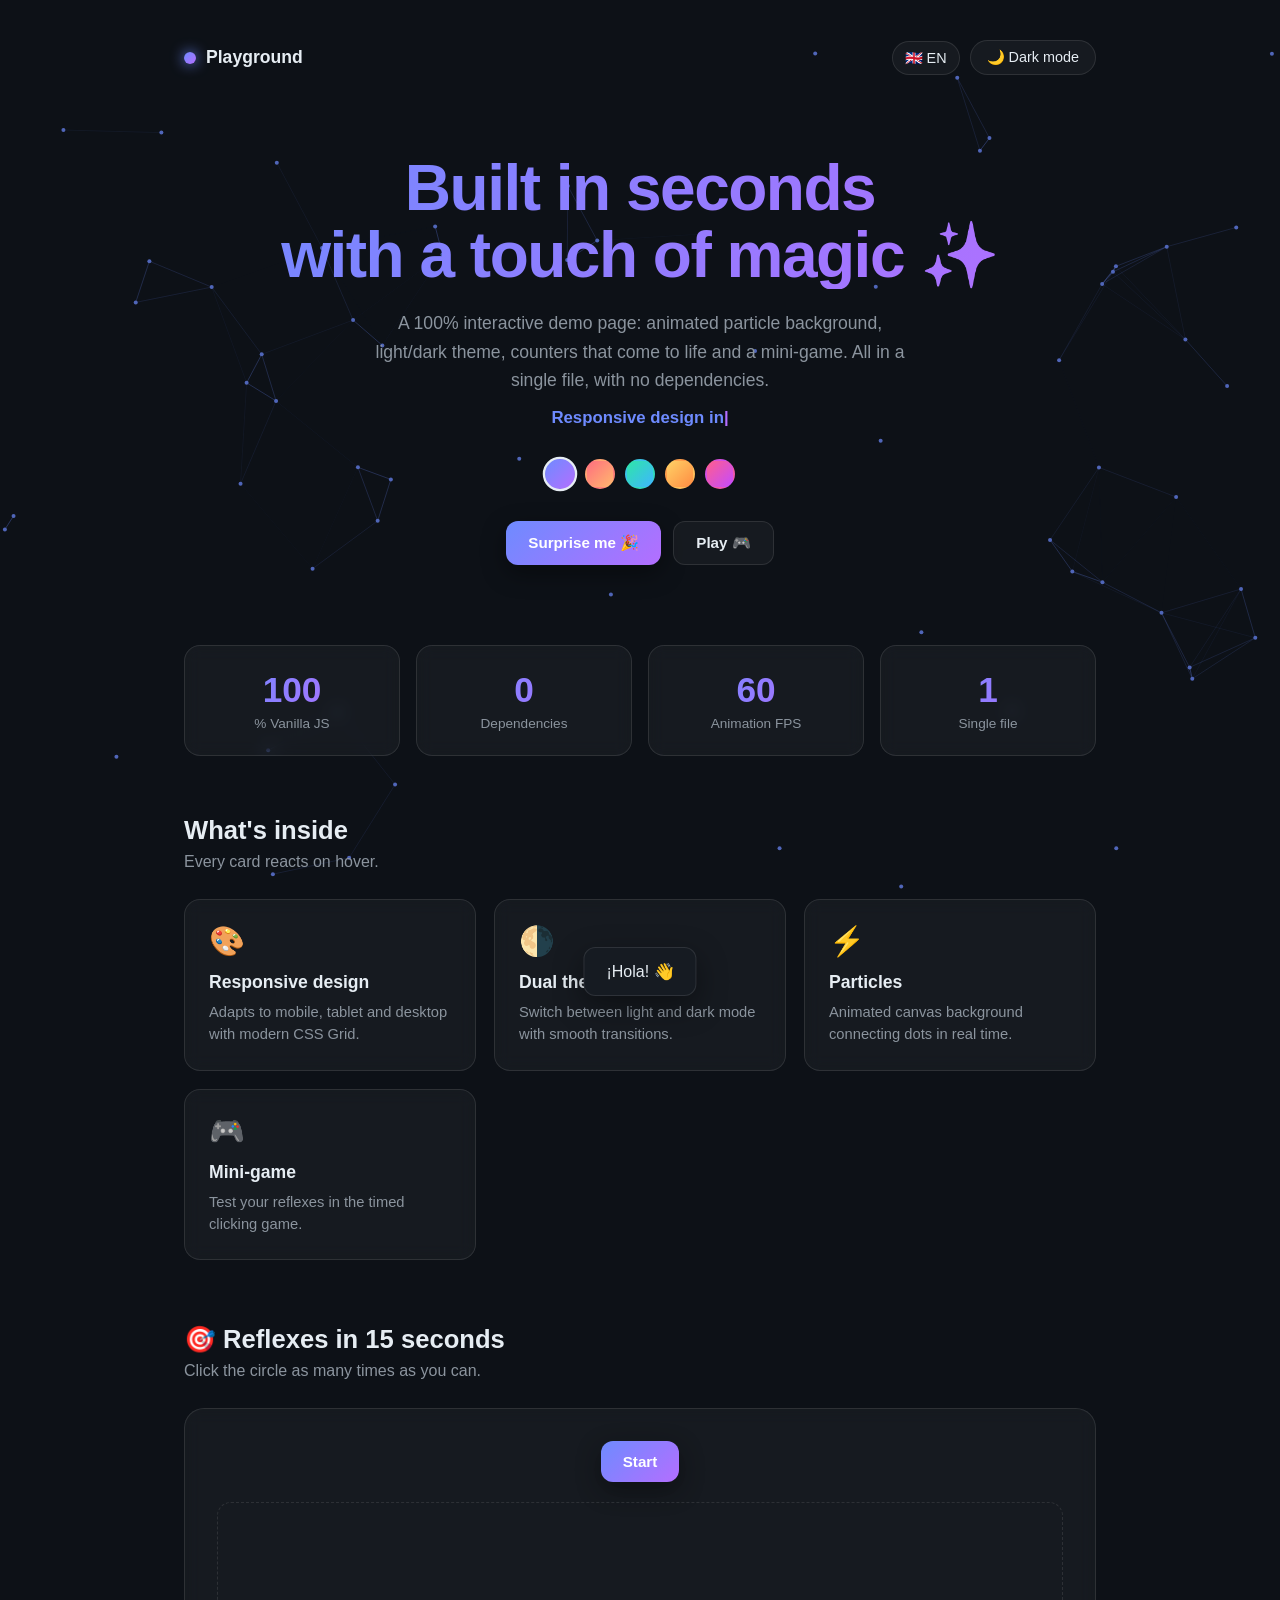
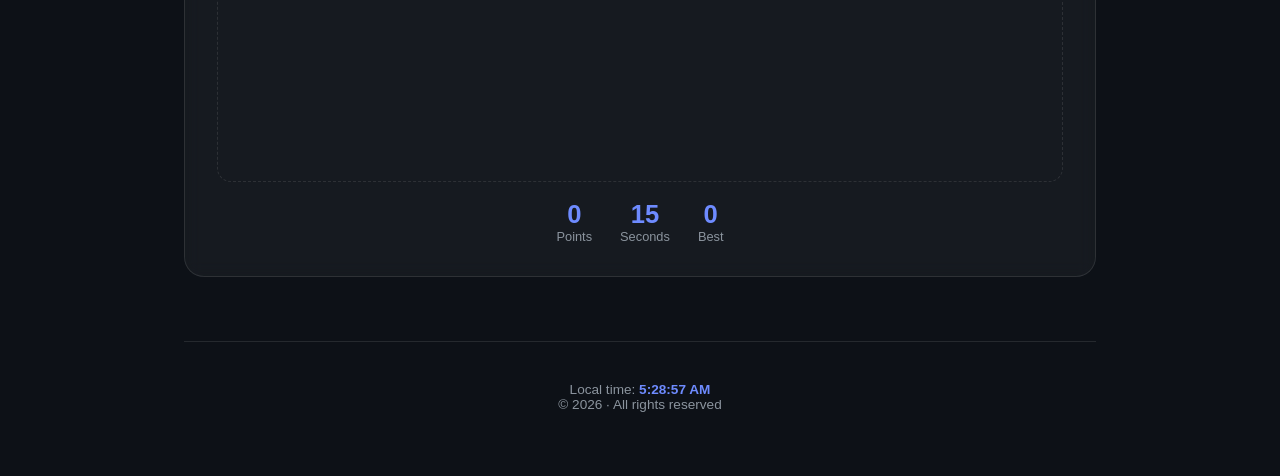
==== commit ff78091b: "Add German (DE) language to playground page" ====
--- a/index.html
+++ b/index.html
@@ -315,6 +315,7 @@
           <option value="es">🇪🇸 ES</option>
           <option value="en">🇬🇧 EN</option>
           <option value="fr">🇫🇷 FR</option>
+          <option value="de">🇩🇪 DE</option>
         </select>
         <button class="theme-btn" id="themeBtn"></button>
       </div>
@@ -438,6 +439,27 @@
         toast_palette: 'Palette : ', toast_record: 'Nouveau record ! 🏆 ', toast_end: 'Fini ! Score : ',
         typed: ['Design responsive en CSS pur.', 'Animations à 60 FPS.', 'Zéro bibliothèque externe.', 'Créé dans un seul fichier HTML.', 'Interactif du début à la fin.'],
         surprise: ['Bon choix ! 🎉', 'Coder est amusant 💻', 'Continue à explorer 🚀', 'Essayé le mode clair ? 🌗', '60 FPS de pure physique ⚡', 'Fait avec amour 💙']
+      },
+      de: {
+        _title: 'Interaktiver Playground',
+        theme_dark: '🌙 Dunkelmodus', theme_light: '☀️ Hellmodus',
+        hero_title: 'In Sekunden erstellt<br>mit etwas Magie ✨',
+        hero_sub: 'Eine zu 100 % interaktive Demo-Seite: animierter Partikel-Hintergrund, helles/dunkles Design, lebendige Zähler und ein Mini-Spiel. Alles in einer einzigen Datei, ohne Abhängigkeiten.',
+        palette_title: 'Farbpalette ändern',
+        btn_surprise: 'Überrasch mich 🎉', btn_play: 'Spielen 🎮',
+        stat_vanilla: '% Vanilla JS', stat_deps: 'Abhängigkeiten', stat_fps: 'Animations-FPS', stat_file: 'Einzige Datei',
+        features_title: 'Was enthalten ist', features_sub: 'Jede Karte reagiert beim Überfahren.',
+        f1_t: 'Responsives Design', f1_d: 'Passt sich an Handy, Tablet und Desktop mit modernem CSS Grid an.',
+        f2_t: 'Doppeltes Design', f2_d: 'Wechsle zwischen hellem und dunklem Modus mit sanften Übergängen.',
+        f3_t: 'Partikel', f3_d: 'Animierter Canvas-Hintergrund, der Punkte in Echtzeit verbindet.',
+        f4_t: 'Mini-Spiel', f4_d: 'Teste deine Reflexe im zeitgesteuerten Klick-Spiel.',
+        game_title: '🎯 Reflexe in 15 Sekunden', game_sub: 'Klicke so oft du kannst auf den Kreis.',
+        game_start: 'Starten', game_playing: 'Läuft…', game_again: 'Nochmal spielen',
+        game_points: 'Punkte', game_seconds: 'Sekunden', game_best: 'Rekord',
+        footer_time: 'Ortszeit:', footer_rights: 'Alle Rechte vorbehalten',
+        toast_palette: 'Palette: ', toast_record: 'Neuer Rekord! 🏆 ', toast_end: 'Fertig! Punktzahl: ',
+        typed: ['Responsives Design in reinem CSS.', 'Animationen mit 60 FPS.', 'Keine externen Bibliotheken.', 'In einer einzigen HTML-Datei erstellt.', 'Interaktiv von Anfang bis Ende.'],
+        surprise: ['Gute Wahl! 🎉', 'Programmieren macht Spaß 💻', 'Entdecke weiter 🚀', 'Schon den Hellmodus probiert? 🌗', '60 FPS reine Physik ⚡', 'Mit Liebe gemacht 💙']
       }
     };
 
